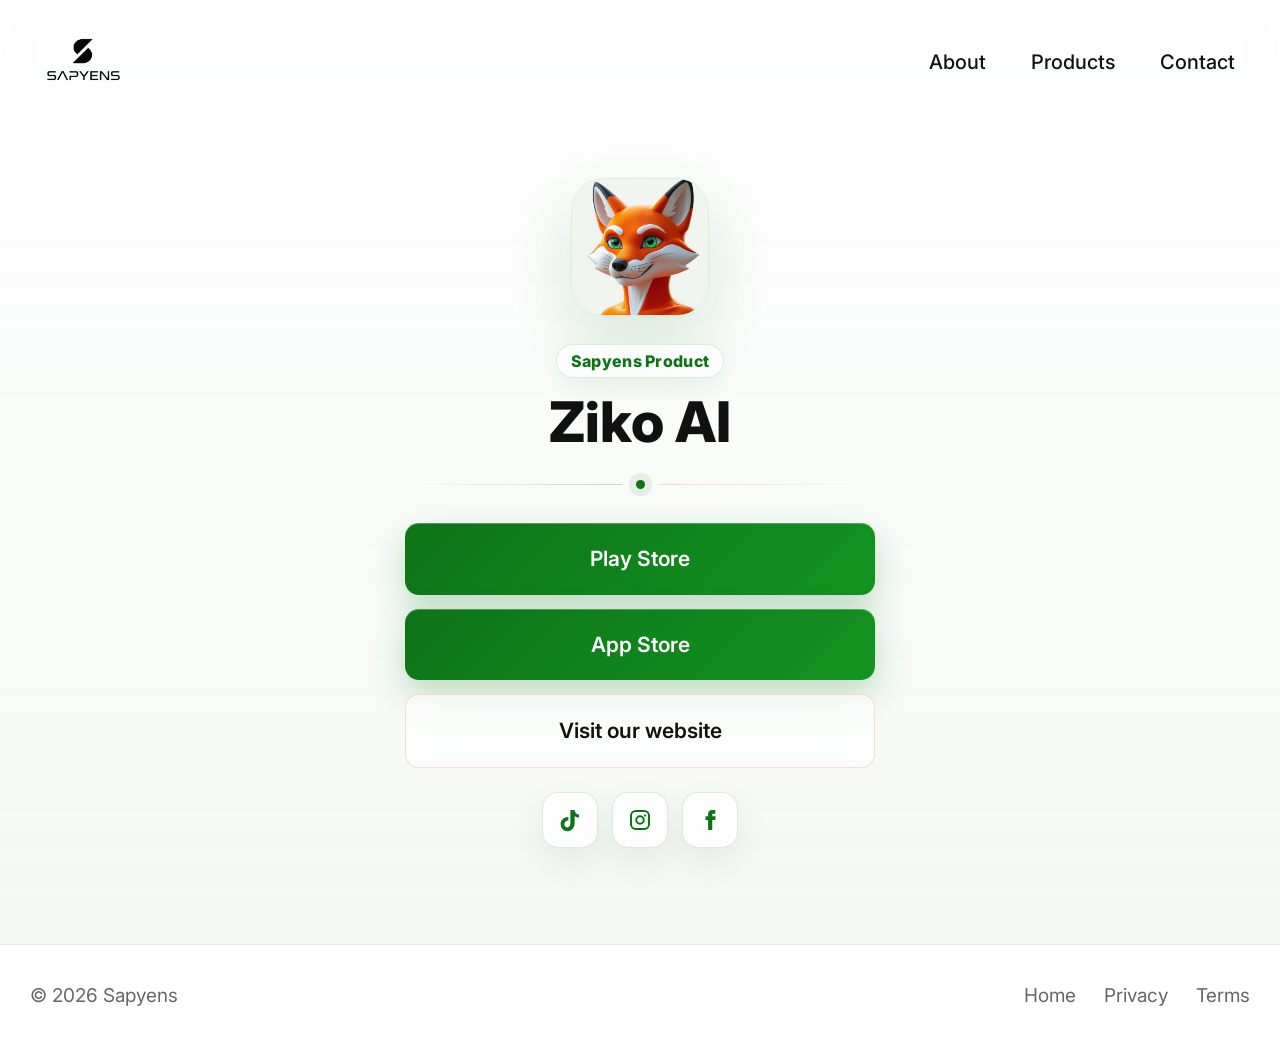
==== social/index.html @ e500b4b7 "Added social page to the website" ====
<!DOCTYPE html>
<html lang="en">
<head>
    <meta charset="UTF-8">
    <meta name="viewport" content="width=device-width, initial-scale=1.0">
    <title>Ziko AI Social Links | Sapyens</title>
    <meta name="description" content="Download Ziko AI, visit Sapyens, or follow Ziko AI on social media.">

    <link rel="icon" href="../assets/favicon.png">

    <link rel="preconnect" href="https://fonts.googleapis.com">
    <link rel="preconnect" href="https://fonts.gstatic.com" crossorigin>
    <link href="https://fonts.googleapis.com/css2?family=Inter:wght@300;400;500;600;700;800;900&display=swap" rel="stylesheet">

    <link rel="stylesheet" href="../css/style.css">
</head>

<body>

<header>
    <nav class="navbar">
        <a href="../index.html" class="logo">
            <img src="../assets/sapyens_logo_nobg.png" alt="Sapyens">
        </a>

        <ul class="nav-links">
            <li><a href="../index.html#about">About</a></li>
            <li><a href="../index.html#product">Products</a></li>
            <li><a href="mailto:support@sapyenslb.com">Contact</a></li>
        </ul>
    </nav>
</header>

<main class="social-page">
    <section class="social-link-section" aria-labelledby="social-title">
        <div class="social-link-content">
            <img class="social-profile-image" src="../assets/ziko_profile.jpg" alt="Ziko AI icon">

            <p class="hero-label">Sapyens Product</p>
            <h1 id="social-title">Ziko AI</h1>

            <div class="social-premium-divider" aria-hidden="true">
                <span></span>
            </div>

            <div class="social-button-stack" aria-label="Ziko AI links">
                <!-- Change each href below to update the destination links. -->
                <a class="primary-button social-main-button" href="https://play.google.com/store/apps/details?id=YOUR_APP_ID" target="_blank" rel="noopener">
                    Play Store
                </a>

                <a class="primary-button social-main-button" href="https://apps.apple.com/app/YOUR_APP_ID" target="_blank" rel="noopener">
                    App Store
                </a>

                <a class="secondary-button social-main-button" href="../index.html">
                    Visit our website
                </a>
            </div>

            <div class="social-icon-buttons" aria-label="Social media links">
                <!-- Change the href values below to update TikTok, Instagram, and Facebook links. -->
                <a class="social-icon-button" href="https://www.tiktok.com/@YOUR_USERNAME" target="_blank" rel="noopener" aria-label="TikTok">
                    <svg viewBox="0 0 24 24" aria-hidden="true" focusable="false">
                        <path d="M16.55 2c.31 2.73 1.82 4.36 4.45 4.53v3.08a7.7 7.7 0 0 1-4.38-1.36v6.67c0 8.47-9.24 11.12-12.95 5.05-2.38-3.91-.92-10.78 6.71-11.06v3.25c-.56.09-1.16.23-1.71.51-1.64.83-2.57 2.39-2.31 4.12.5 3.31 6.55 4.29 6.04-2.18V2h4.15Z"/>
                    </svg>
                </a>

                <a class="social-icon-button" href="https://www.instagram.com/YOUR_USERNAME" target="_blank" rel="noopener" aria-label="Instagram">
                    <svg viewBox="0 0 24 24" aria-hidden="true" focusable="false">
                        <path d="M7.75 2h8.5A5.76 5.76 0 0 1 22 7.75v8.5A5.76 5.76 0 0 1 16.25 22h-8.5A5.76 5.76 0 0 1 2 16.25v-8.5A5.76 5.76 0 0 1 7.75 2Zm0 2A3.75 3.75 0 0 0 4 7.75v8.5A3.75 3.75 0 0 0 7.75 20h8.5A3.75 3.75 0 0 0 20 16.25v-8.5A3.75 3.75 0 0 0 16.25 4h-8.5Zm4.25 3.25A4.75 4.75 0 1 1 7.25 12 4.75 4.75 0 0 1 12 7.25Zm0 2A2.75 2.75 0 1 0 14.75 12 2.75 2.75 0 0 0 12 9.25Zm5-2.8a1.15 1.15 0 1 1-1.15 1.15A1.15 1.15 0 0 1 17 6.45Z"/>
                    </svg>
                </a>

                <a class="social-icon-button" href="https://www.facebook.com/YOUR_PAGE" target="_blank" rel="noopener" aria-label="Facebook">
                    <svg viewBox="0 0 24 24" aria-hidden="true" focusable="false">
                        <path d="M14.25 8.25V6.7c0-.76.51-.94.87-.94h2.22V2.07L14.28 2c-3.4 0-4.17 2.54-4.17 4.17v2.08H7.44V12h2.67v10h4.14V12h3.06l.4-3.75h-3.46Z"/>
                    </svg>
                </a>
            </div>
        </div>
    </section>
</main>

<footer>
    <div class="footer-content">
        <div>&copy; 2026 Sapyens</div>

        <div class="footer-links">
            <a href="../index.html">Home</a>
            <a href="../privacy.html">Privacy</a>
            <a href="../terms.html">Terms</a>
        </div>
    </div>
</footer>

<script src="../js/script.js"></script>

</body>
</html>
---- css/style.css ----
/* ==========================================================
   SAPYENS WEBSITE
   Global Styles
========================================================== */

*{
    margin:0;
    padding:0;
    box-sizing:border-box;
}

html{
    scroll-behavior:smooth;
}

body{

    font-family:'Inter',sans-serif;

    background:#FAFAFA;

    color:#111111;

    line-height:1.7;

    overflow-x:hidden;

}

/* ==========================================================
   Variables
========================================================== */

:root{

    --primary:#0E7318;

    --primary-dark:#0A5D13;

    --secondary:#EA6A13;

    --text:#111111;

    --text-light:#666666;

    --background:#FAFAFA;

    --white:#FFFFFF;

    --border:#E7E7E7;

    --shadow:0 10px 40px rgba(0,0,0,.06);

    --radius:18px;

    --section-space:140px;

    --container:1200px;

}

/* ==========================================================
   Typography
========================================================== */

h1{

    font-size:72px;

    line-height:1.05;

    font-weight:800;

    letter-spacing:-2px;

}

h2{

    font-size:46px;

    font-weight:700;

    letter-spacing:-1px;

}

h3{

    font-size:28px;

    font-weight:600;

}

p{

    font-size:18px;

    color:var(--text-light);

}

a{

    text-decoration:none;

    color:inherit;

}

img{

    max-width:100%;

    display:block;

}

/* ==========================================================
   Container
========================================================== */

section{

    padding:var(--section-space) 30px;

}

.section-title{

    max-width:var(--container);

    margin:auto auto 70px;

}

.section-title h2{

    text-align:center;

}

/* ==========================================================
   Buttons
========================================================== */

.primary-button{

    display:inline-flex;

    align-items:center;

    justify-content:center;

    padding:18px 34px;

    background:var(--primary);

    color:white;

    border-radius:14px;

    font-weight:600;

    transition:.3s;

    box-shadow:0 10px 30px rgba(14,115,24,.20);

}

.primary-button:hover{

    background:var(--primary-dark);

    transform:translateY(-3px);

}

.secondary-button{

    display:inline-flex;

    align-items:center;

    justify-content:center;

    padding:18px 34px;

    border-radius:14px;

    border:1px solid var(--border);

    transition:.3s;

    font-weight:600;

}

.secondary-button:hover{

    background:rgba(234,106,19,.08);

    border-color:rgba(234,106,19,.28);

    transform:translateY(-3px);

}

/* ==========================================================
   Navigation
========================================================== */

header{

    position:fixed;

    width:100%;

    top:0;

    left:0;

    z-index:1000;

    background:transparent;

    border-bottom:1px solid transparent;

    box-shadow:none;

    backdrop-filter:blur(14px);

    transition:background .25s ease,border-color .25s ease,box-shadow .25s ease;

}

header.is-scrolled{

    background:rgba(242,248,243,.78);

    border-bottom-color:rgba(17,17,17,.05);

    box-shadow:0 8px 28px rgba(17,17,17,.035);

}

.navbar{

    max-width:1250px;

    margin:auto;

    display:flex;

    justify-content:space-between;

    align-items:center;

    padding:24px 30px;

}

.logo{

    display:flex;

    align-items:center;

}

.logo img{

    width:auto;

    height:76px;

    object-fit:contain;

}

.nav-links{

    display:flex;

    gap:45px;

    list-style:none;

}

.nav-links a{

    font-weight:500;

    transition:.25s;

}

.nav-links a:hover{

    color:var(--primary);

}

/* ==========================================================
   Hero
========================================================== */

.hero{

    min-height:100vh;

    max-width:1250px;

    margin:auto;

    display:grid;

    grid-template-columns:1.2fr 1fr;

    align-items:center;

    gap:80px;

    padding-top:170px;

}

.hero-label{

    display:inline-block;

    background:#EEF8F0;

    color:var(--primary);

    padding:10px 18px;

    border-radius:100px;

    font-weight:600;

    margin-bottom:25px;

}

.hero-description{

    max-width:620px;

    margin-top:30px;

    font-size:22px;

}

.hero-buttons{

    margin-top:50px;

    display:flex;

    gap:20px;

}

.hero-image{

    display:flex;

    justify-content:center;

}

.phone-placeholder{

    width:320px;

    aspect-ratio:1080 / 2340;

    border-radius:26px;

    background:white;

    border:1px solid var(--border);

    display:flex;

    justify-content:center;

    align-items:center;

    font-size:24px;

    color:#888;

    box-shadow:var(--shadow);

    overflow:hidden;

}

.phone-placeholder img{

    width:100%;

    height:100%;

    object-fit:contain;

}

.phone-carousel {
    display: flex;
    flex-direction: column;
    align-items: center;
    gap: 22px;
}

.phone-carousel .phone-placeholder {
    position: relative;
    touch-action: pan-y;
}

.phone-carousel-slide {
    position: absolute;
    inset: 0;
    opacity: 0;
    pointer-events: none;
    transition: opacity .3s ease;
}

.phone-carousel-slide.is-active {
    opacity: 1;
}

.phone-carousel-dots {
    display: flex;
    justify-content: center;
    gap: 9px;
}

.phone-carousel-dot {
    width: 8px;
    height: 8px;
    padding: 0;
    border: 0;
    border-radius: 999px;
    background: rgba(17,17,17,.18);
    cursor: pointer;
    transition: width .25s ease, background .25s ease;
}

.phone-carousel-dot.is-active {
    width: 22px;
    background: var(--secondary);
}

/* ==========================================================
   About Section
========================================================== */

.about {
    max-width: 1100px;
    margin: auto;
}

.about-text {
    max-width: 850px;
    margin: auto;
    text-align: center;
}

.about-text p {
    margin-bottom: 24px;
    font-size: 22px;
}

/* ==========================================================
   Featured Product
========================================================== */

.product {
    max-width: 1250px;
    margin: auto;
}

.product-card {
    background: var(--white);
    border: 1px solid var(--border);
    border-radius: 34px;
    padding: 70px;
    display: grid;
    grid-template-columns: 1fr 1fr;
    gap: 70px;
    align-items: center;
    box-shadow: var(--shadow);
}

.product-info h3 {
    font-size: 42px;
    margin-bottom: 24px;
}

.product-info p {
    max-width: 520px;
    margin-bottom: 40px;
    font-size: 21px;
}

.product-image {
    display: flex;
    justify-content: center;
}

/* ==========================================================
   Vision Section
========================================================== */

.vision {
    max-width: 1250px;
    margin: auto;
}

.vision-grid {
    display: grid;
    grid-template-columns: repeat(3, 1fr);
    gap: 28px;
}

.vision-card {
    background: var(--white);
    border: 1px solid var(--border);
    border-radius: 26px;
    padding: 42px;
    box-shadow: var(--shadow);
    transition: 0.3s;
}

.vision-card:hover {
    transform: translateY(-6px);
}

.vision-card h3 {
    margin-bottom: 18px;
}

/* ==========================================================
   Contact Section
========================================================== */

.contact {
    text-align: center;
    padding-top: 120px;
    padding-bottom: 120px;
}

.contact p {
    margin-bottom: 35px;
    font-size: 22px;
}

/* ==========================================================
   Footer
========================================================== */

footer {
    padding: 35px 30px;
    border-top: 1px solid var(--border);
    background: var(--white);
}

.footer-content {
    max-width: 1250px;
    margin: auto;
    display: flex;
    justify-content: space-between;
    align-items: center;
    color: var(--text-light);
}

.footer-links {
    display: flex;
    gap: 28px;
}

.footer-links a {
    transition: 0.25s;
}

.footer-links a:hover {
    color: var(--primary);
}

/* ==========================================================
   Legal Document Pages
========================================================== */

.legal-page {
    padding-top: 150px;
}

.legal-hero {
    max-width: 1050px;
    margin: 0 auto;
    padding-top: 56px;
    padding-bottom: 70px;
    text-align: center;
}

.legal-hero h1 {
    max-width: 880px;
    margin: 0 auto;
    font-size: 52px;
    line-height: 1.04;
    letter-spacing: 0;
}

.legal-meta {
    margin-top: 30px;
    display: flex;
    justify-content: center;
    gap: 14px;
    flex-wrap: wrap;
}

.legal-meta p {
    padding: 10px 16px;
    border: 1px solid rgba(17,17,17,.08);
    border-radius: 999px;
    background: rgba(255,255,255,.68);
    font-size: 15px;
    font-weight: 600;
    color: #555;
}

.legal-document-shell {
    max-width: 1250px;
    margin: 0 auto;
    padding-top: 35px;
    padding-bottom: 130px;
    display: grid;
    grid-template-columns: 380px minmax(0, 1fr);
    gap: 44px;
    align-items: start;
}

.legal-toc {
    position: sticky;
    top: 125px;
    max-height: calc(100vh - 155px);
    overflow: auto;
    padding: 28px;
    border: 1px solid rgba(17,17,17,.08);
    border-radius: 18px;
    background: rgba(255,255,255,.72);
    box-shadow: 0 18px 46px rgba(17,17,17,.055);
    backdrop-filter: blur(16px);
}

.legal-toc h2 {
    margin-bottom: 18px;
    font-size: 20px;
    letter-spacing: 0;
}

.legal-toc ol {
    display: grid;
    gap: 8px;
    list-style: none;
}

.legal-toc-item > a,
.legal-toc-item > span {
    display: grid;
    grid-template-columns: max-content minmax(0, 1fr);
    gap: 14px;
    align-items: baseline;
    color: #3f3f3f;
    font-size: 14px;
    line-height: 1.35;
}

.legal-toc-item a {
    transition: color .2s ease;
}

.legal-toc-item a:hover {
    color: var(--primary);
}

.legal-toc-item.is-subsection > a,
.legal-toc-item.is-subsection > span {
    padding-left: 16px;
    font-size: 13px;
    color: #666;
}

.legal-toc-number {
    font-weight: 700;
}

.legal-toc-title {
    min-width: 0;
    overflow-wrap: normal;
    word-break: normal;
    hyphens: manual;
}

.legal-document {
    padding: 54px 62px;
    border: 1px solid rgba(17,17,17,.08);
    border-radius: 18px;
    background: rgba(255,255,255,.86);
    box-shadow: 0 24px 70px rgba(17,17,17,.07);
}

.legal-document h2,
.legal-document h3 {
    scroll-margin-top: 135px;
    letter-spacing: 0;
    color: var(--text);
}

.legal-document h2 {
    margin-top: 48px;
    margin-bottom: 20px;
    font-size: 28px;
    line-height: 1.15;
}

.legal-document h2:first-child {
    margin-top: 0;
}

.legal-document h3 {
    margin-top: 36px;
    margin-bottom: 14px;
    font-size: 22px;
    line-height: 1.25;
}

.legal-document h2 span,
.legal-document h3 span {
    color: inherit;
}

.legal-document p,
.legal-document li {
    font-size: 17px;
    line-height: 1.78;
    color: #454545;
}

.legal-document p + p {
    margin-top: 14px;
}

.legal-document ul {
    margin: 16px 0 18px 26px;
    display: grid;
    gap: 8px;
}

.legal-document ol {
    margin: 16px 0 18px 26px;
    display: grid;
    gap: 8px;
}

.legal-document li {
    padding-left: 4px;
}

.legal-document strong {
    color: #161616;
    font-weight: 800;
}

.legal-document a {
    color: var(--primary);
    text-decoration: underline;
    text-underline-offset: 3px;
}

.legal-subtle-action {
    margin-top: 22px;
}

.legal-document .legal-subtle-button {
    display: inline-flex;
    align-items: center;
    justify-content: center;
    padding: 9px 13px;
    border: 1px solid rgba(14,115,24,.14);
    border-radius: 999px;
    background: rgba(14,115,24,.035);
    color: #3f5942;
    font-size: 13px;
    font-weight: 700;
    line-height: 1.2;
    text-decoration: none;
    transition: background .2s ease, border-color .2s ease, color .2s ease;
}

.legal-document .legal-subtle-button:hover {
    border-color: rgba(14,115,24,.28);
    background: rgba(14,115,24,.075);
    color: var(--primary);
}

.legal-divider {
    width: 100%;
    height: 1px;
    margin: 34px 0;
    border: 0;
    background: linear-gradient(90deg, rgba(14,115,24,.24), rgba(234,106,19,.26), rgba(17,17,17,.06));
}

/* ==========================================================
   Tablet
========================================================== */

@media (max-width:1100px){

    h1{
        font-size:56px;
    }

    h2{
        font-size:38px;
    }

    .hero{

        grid-template-columns:1fr;
        text-align:center;
        gap:60px;

    }

    .hero-description{

        margin-left:auto;
        margin-right:auto;

    }

    .hero-buttons{

        justify-content:center;

    }

    .product-card{

        grid-template-columns:1fr;
        text-align:center;

    }

    .product-info p{

        margin-left:auto;
        margin-right:auto;

    }

    .vision-grid{

        grid-template-columns:1fr;

    }

    .legal-document-shell {
        grid-template-columns: 1fr;
        gap: 28px;
    }

    .legal-toc {
        position: static;
        max-height: none;
    }

    .legal-hero h1 {
        font-size: 46px;
    }

}

/* ==========================================================
   Mobile
========================================================== */

@media (max-width:768px){

    :root{

        --section-space:90px;

    }

    .navbar{

        flex-direction:column;
        gap:20px;

    }

    .nav-links{

        gap:24px;
        flex-wrap:wrap;
        justify-content:center;

    }

    h1{

        font-size:42px;
        letter-spacing:-1px;

    }

    h2{

        font-size:32px;

    }

    h3{

        font-size:24px;

    }

    p{

        font-size:17px;

    }

    .hero{

        padding-top:220px;

    }

    .hero-description{

        font-size:19px;

    }

    .hero-buttons{

        flex-direction:column;
        align-items:center;

    }

    .primary-button,
    .secondary-button{

        width:240px;

    }

    .phone-placeholder{

        width:260px;

    }

    .product-card{

        padding:40px 30px;

    }

    .product-info h3{

        font-size:34px;

    }

    .product-info p{

        font-size:18px;

    }

    .about-text p{

        font-size:19px;

    }

    .vision-card{

        padding:30px;

    }

    .footer-content{

        flex-direction:column;
        gap:25px;
        text-align:center;

    }

    .footer-links{

        flex-wrap:wrap;
        justify-content:center;

    }

    .legal-page {
        padding-top: 190px;
    }

    .legal-hero {
        padding-top: 60px;
        padding-bottom: 45px;
    }

    .legal-hero h1 {
        font-size: 36px;
    }

    .legal-document-shell {
        padding-top: 20px;
        padding-bottom: 90px;
    }

    .legal-document {
        padding: 34px 24px;
    }

    .legal-document h2 {
        font-size: 26px;
    }

    .legal-document h3 {
        font-size: 20px;
    }

    .legal-toc {
        padding: 18px;
        border-radius: 14px;
        max-height: 320px;
        overflow: auto;
    }

    .legal-toc-item > a,
    .legal-toc-item > span {
        grid-template-columns: max-content minmax(0, 1fr);
    }

}

/* ==========================================================
   Small Phones
========================================================== */

@media (max-width:480px){

    h1{

        font-size:34px;

    }

    .hero-label{

        font-size:14px;

    }

    .phone-placeholder{

        width:220px;

    }

    .primary-button,
    .secondary-button{

        width:100%;

    }

    .legal-document-shell {
        padding-left: 18px;
        padding-right: 18px;
    }

    .legal-document p,
    .legal-document li {
        font-size: 16px;
    }

    .legal-hero h1 {
        font-size: 30px;
    }

}

/* ==========================================================
   Premium Brand Upgrade - Hero Atmosphere
========================================================== */

body {
    background:
        radial-gradient(circle at 75% 15%, rgba(14, 115, 24, 0.13), transparent 34%),
        radial-gradient(circle at 18% 30%, rgba(234, 106, 19, 0.10), transparent 30%),
        linear-gradient(180deg, #fbfcff 0%, #fafafa 45%, #f7f8fb 100%);
}

.hero {
    position: relative;
    overflow: hidden;
}

.hero-content,
.hero-image {
    position: relative;
    z-index: 2;
}

.hero-glow {
    position: absolute;
    border-radius: 999px;
    filter: blur(90px);
    opacity: 0.7;
    z-index: 0;
    pointer-events: none;
}

.hero-glow-one {
    width: 360px;
    height: 360px;
    background: rgba(14, 115, 24, 0.18);
    top: 18%;
    right: 6%;
}

.hero-glow-two {
    width: 280px;
    height: 280px;
    background: rgba(234, 106, 19, 0.16);
    bottom: 14%;
    left: 10%;
}

.hero-grid {
    position: absolute;
    inset: 0;
    z-index: 0;
    opacity: 0.24;
    background-image:
        linear-gradient(rgba(14, 115, 24, 0.08) 1px, transparent 1px),
        linear-gradient(90deg, rgba(14, 115, 24, 0.08) 1px, transparent 1px);
    background-size: 56px 56px;
    mask-image: radial-gradient(circle at center, black, transparent 72%);
    pointer-events: none;
}

.hero-label {
    background: rgba(255, 255, 255, 0.72);
    border: 1px solid rgba(14, 115, 24, 0.14);
    backdrop-filter: blur(14px);
    box-shadow: 0 10px 30px rgba(14, 115, 24, 0.08);
    letter-spacing: 0.02em;
}

.hero h1 {
    max-width: 720px;
    font-size: clamp(48px, 7vw, 92px);
    letter-spacing: -0.065em;
}

.hero-description {
    max-width: 560px;
    color: #555;
}

.primary-button {
    background: linear-gradient(135deg, var(--primary), #129421);
    box-shadow:
        0 14px 34px rgba(14, 115, 24, 0.24),
        inset 0 1px 0 rgba(255,255,255,0.25);
}

.primary-button:hover {
    box-shadow:
        0 18px 44px rgba(14, 115, 24, 0.32),
        inset 0 1px 0 rgba(255,255,255,0.28);
}

.secondary-button {
    background: rgba(255,255,255,0.58);
    backdrop-filter: blur(12px);
    border-color: rgba(234,106,19,.20);
}

.phone-placeholder {
    transform: rotate(2deg);
    box-shadow:
        0 30px 90px rgba(17,17,17,0.14),
        0 0 0 10px rgba(255,255,255,0.52);
    animation: phoneFloat 7s ease-in-out infinite;
}

@keyframes phoneFloat {
    0%, 100% {
        transform: translateY(0) rotate(2deg);
    }

    50% {
        transform: translateY(-18px) rotate(1deg);
    }
}

/* ==========================================================
   Ziko AI Page
========================================================== */

.ziko-page {
    overflow: hidden;
}

.ziko-page section {
    position: relative;
}

.ziko-hero {
    min-height: 100vh;
    max-width: 1250px;
    margin: auto;
    padding: 180px 30px 120px;
    display: grid;
    grid-template-columns: 1.1fr 0.9fr;
    align-items: center;
    gap: 90px;
    overflow: hidden;
}

.ziko-hero-content,
.ziko-hero-phone {
    position: relative;
    z-index: 2;
}

.ziko-hero-content h1 {
    max-width: 720px;
    font-size: clamp(50px, 7vw, 86px);
    line-height: 1.02;
    letter-spacing: -0.055em;
}

.ziko-hero-content > p:not(.hero-label) {
    max-width: 590px;
    margin-top: 28px;
    font-size: 22px;
    color: #555;
}

.ziko-hero-phone {
    display: flex;
    justify-content: center;
}

.ziko-hero-phone .phone-placeholder {
    width: 355px;
}

.ziko-statement {
    max-width: 980px;
    margin: 0 auto;
    padding-top: 70px;
    padding-bottom: 80px;
    text-align: center;
}

.ziko-statement p {
    margin-bottom: 18px;
    color: var(--primary);
    font-weight: 700;
}

.ziko-statement h2 {
    font-size: clamp(38px, 5vw, 64px);
    line-height: 1.08;
}

.ziko-feature {
    max-width: 1250px;
    margin: 0 auto;
    padding-top: 110px;
    padding-bottom: 110px;
    display: grid;
    grid-template-columns: minmax(0, 1fr) minmax(260px, 0.85fr);
    align-items: center;
    gap: 90px;
    border-top: 1px solid rgba(17,17,17,.06);
}

.ziko-feature-soft {
    grid-template-columns: minmax(260px, 0.85fr) minmax(0, 1fr);
}

.ziko-feature-soft .ziko-feature-text {
    order: 2;
}

.ziko-feature-soft .ziko-feature-phone {
    order: 1;
}

.ziko-feature-dark {
    max-width: none;
    padding-left: max(30px, calc((100vw - 1250px) / 2 + 30px));
    padding-right: max(30px, calc((100vw - 1250px) / 2 + 30px));
    background:
        linear-gradient(135deg, rgba(14,115,24,.94), rgba(13,48,18,.98));
    color: white;
    border-top: 0;
}

.ziko-feature-dark .hero-label {
    color: white;
    border-color: rgba(255,255,255,.22);
    background: rgba(255,255,255,.12);
}

.ziko-feature-dark p,
.ziko-feature-dark .ziko-feature-text p {
    color: rgba(255,255,255,.78);
}

.ziko-feature-text h2 {
    max-width: 560px;
    margin-top: 22px;
    font-size: clamp(36px, 5vw, 58px);
    line-height: 1.08;
}

.ziko-feature-text p:not(.hero-label) {
    max-width: 540px;
    margin-top: 24px;
    font-size: 21px;
}

.ziko-feature-phone {
    display: flex;
    justify-content: center;
}

.ziko-feature-phone .phone-placeholder {
    width: 292px;
    transform: none;
    animation: none;
}

.ziko-quote {
    padding-top: 90px;
    padding-bottom: 90px;
    text-align: center;
    background: rgba(255,255,255,.42);
    border-top: 1px solid rgba(17,17,17,.06);
    border-bottom: 1px solid rgba(17,17,17,.06);
}

.ziko-quote h2 {
    font-size: clamp(42px, 6vw, 76px);
    line-height: 1.05;
}

.ziko-benefits {
    max-width: 1250px;
    margin: auto;
    padding-top: 120px;
    padding-bottom: 90px;
}

.ziko-benefits .vision-card {
    min-height: 230px;
}

.ziko-download {
    max-width: 950px;
    margin: 0 auto;
    padding-top: 100px;
    padding-bottom: 100px;
    text-align: center;
}

.ziko-download h2 {
    margin-top: 22px;
    font-size: clamp(42px, 5vw, 66px);
}

.ziko-download > p:not(.hero-label) {
    max-width: 560px;
    margin: 22px auto 0;
    font-size: 21px;
}

.store-buttons {
    margin-top: 42px;
    display: flex;
    justify-content: center;
    gap: 16px;
    flex-wrap: wrap;
}

.store-button {
    min-width: 170px;
    padding: 16px 24px;
    border-radius: 14px;
    background: #111;
    color: white;
    font-weight: 700;
    box-shadow: 0 14px 34px rgba(17,17,17,.16);
    transition: .25s;
}

.store-button:hover {
    transform: translateY(-3px);
    background: var(--secondary);
}

.ziko-faq {
    max-width: 960px;
    margin: 0 auto;
    padding-top: 90px;
    padding-bottom: 130px;
}

.faq-list {
    display: grid;
    gap: 14px;
}

.faq-list details {
    background: rgba(255,255,255,.72);
    border: 1px solid rgba(17,17,17,.07);
    border-radius: 18px;
    padding: 22px 26px;
    box-shadow: 0 14px 34px rgba(17,17,17,.05);
}

.faq-list summary {
    cursor: pointer;
    font-size: 18px;
    font-weight: 700;
    color: var(--text);
}

.faq-list details p {
    margin-top: 14px;
    font-size: 17px;
}

/* ==========================================================
   Social Links Page
========================================================== */

.social-page {
    min-height: 100vh;
    overflow: hidden;
    background:
        linear-gradient(180deg, rgba(255,255,255,0.82), rgba(242,248,243,0.72)),
        var(--background);
}

.social-link-section {
    min-height: 100vh;
    padding: 178px 24px 96px;
    display: flex;
    align-items: center;
    justify-content: center;
}

.social-link-content {
    width: min(100%, 470px);
    display: flex;
    flex-direction: column;
    align-items: center;
    text-align: center;
}

.social-profile-image {
    width: 138px;
    height: 138px;
    margin-bottom: 28px;
    border-radius: 32px;
    object-fit: cover;
    border: 1px solid rgba(14,115,24,0.12);
    box-shadow:
        0 24px 60px rgba(14,115,24,0.16),
        0 0 0 8px rgba(255,255,255,0.68);
}

.social-link-content .hero-label {
    margin-bottom: 16px;
    padding: 8px 14px;
    color: var(--primary);
    font-weight: 800;
    line-height: 1;
}

.social-link-content h1 {
    font-size: 56px;
    line-height: 1;
    letter-spacing: 0;
}

.social-premium-divider {
    width: 100%;
    margin: 30px 0 34px;
    display: flex;
    align-items: center;
    justify-content: center;
}

.social-premium-divider::before,
.social-premium-divider::after {
    content: "";
    height: 1px;
    flex: 1;
    background: linear-gradient(90deg, transparent, rgba(14,115,24,0.24));
}

.social-premium-divider::after {
    background: linear-gradient(90deg, rgba(234,106,19,0.24), transparent);
}

.social-premium-divider span {
    width: 9px;
    height: 9px;
    margin: 0 14px;
    border-radius: 999px;
    background: var(--primary);
    box-shadow: 0 0 0 7px rgba(14,115,24,0.09);
}

.social-button-stack {
    width: 100%;
    display: grid;
    gap: 14px;
}

.social-main-button {
    width: 100%;
    min-height: 62px;
}

.social-icon-buttons {
    margin-top: 24px;
    display: flex;
    justify-content: center;
    gap: 14px;
}

.social-icon-button {
    width: 56px;
    height: 56px;
    display: inline-flex;
    align-items: center;
    justify-content: center;
    border-radius: 16px;
    color: var(--primary);
    background: rgba(255,255,255,0.72);
    border: 1px solid rgba(14,115,24,0.14);
    box-shadow: 0 14px 34px rgba(17,17,17,0.07);
    backdrop-filter: blur(12px);
    transition: .25s;
}

.social-icon-button:hover {
    color: white;
    background: var(--primary);
    border-color: var(--primary);
    transform: translateY(-3px);
    box-shadow: 0 18px 44px rgba(14,115,24,0.26);
}

.social-icon-button svg {
    width: 24px;
    height: 24px;
    fill: currentColor;
}

@media (max-width:1100px) {
    .ziko-hero,
    .ziko-feature,
    .ziko-feature-soft {
        grid-template-columns: 1fr;
        text-align: center;
        gap: 60px;
    }

    .ziko-hero-content h1,
    .ziko-hero-content > p:not(.hero-label),
    .ziko-feature-text h2,
    .ziko-feature-text p:not(.hero-label) {
        margin-left: auto;
        margin-right: auto;
    }

    .ziko-feature-soft .ziko-feature-text,
    .ziko-feature-soft .ziko-feature-phone {
        order: initial;
    }
}

@media (max-width:768px) {
    .ziko-hero {
        padding-top: 240px;
        padding-bottom: 80px;
    }

    .ziko-hero-content h1 {
        font-size: 42px;
        letter-spacing: -0.03em;
    }

    .ziko-hero-content > p:not(.hero-label),
    .ziko-feature-text p:not(.hero-label),
    .ziko-download > p:not(.hero-label) {
        font-size: 18px;
    }

    .ziko-hero-phone .phone-placeholder,
    .ziko-feature-phone .phone-placeholder {
        width: 252px;
    }

    .ziko-statement,
    .ziko-feature,
    .ziko-feature-dark,
    .ziko-quote,
    .ziko-benefits,
    .ziko-download,
    .ziko-faq {
        padding-top: 76px;
        padding-bottom: 76px;
    }

    .store-buttons {
        flex-direction: column;
        align-items: stretch;
    }

    .store-button {
        width: 100%;
    }

    .social-link-section {
        padding-top: 164px;
        padding-bottom: 72px;
    }

    .social-link-content h1 {
        font-size: 44px;
    }

    .social-profile-image {
        width: 118px;
        height: 118px;
        border-radius: 28px;
    }

    .social-main-button {
        min-height: 56px;
    }
}

/* ==========================================================
   Phone Scale & Compact Scrolled Header
========================================================== */

@media (max-width:768px) {
    :root {
        --section-space: 68px;
    }

    body {
        line-height: 1.55;
    }

    section {
        padding-left: 20px;
        padding-right: 20px;
    }

    .section-title {
        margin-bottom: 38px;
    }

    .navbar {
        padding: 18px 22px;
        gap: 12px;
    }

    .logo img {
        height: 56px;
    }

    .nav-links {
        gap: 18px;
        font-size: 13px;
    }

    header.is-scrolled .navbar {
        flex-direction: row;
        justify-content: space-between;
        padding: 6px 16px;
        gap: 10px;
    }

    header.is-scrolled .logo img {
        height: 34px;
    }

    header.is-scrolled .nav-links {
        gap: 12px;
        flex-wrap: nowrap;
        font-size: 12px;
    }

    header.is-scrolled .nav-links a {
        line-height: 1;
    }

    h1 {
        font-size: 26px;
        letter-spacing: 0;
    }

    h2 {
        font-size: 20px;
        letter-spacing: 0;
        line-height: 1.18;
    }

    h3 {
        font-size: 14px;
    }

    p {
        font-size: 14px;
        line-height: 1.58;
    }

    .primary-button,
    .secondary-button,
    .store-button {
        padding: 13px 20px;
        font-size: 13px;
        border-radius: 12px;
    }

    .hero {
        padding-top: 176px;
    }

    .hero h1 {
        font-size: 28px;
        line-height: 1.08;
        letter-spacing: 0;
    }

    .hero-description {
        margin-top: 22px;
        font-size: 13px;
    }

    .hero-buttons {
        margin-top: 34px;
    }

    .about-text p,
    .contact p,
    .product-info p {
        font-size: 13px;
    }

    .product-info h3 {
        font-size: 22px;
    }

    .legal-page {
        padding-top: 148px;
    }

    .legal-hero {
        padding-top: 42px;
        padding-bottom: 34px;
    }

    .legal-hero h1 {
        font-size: 26px;
    }

    .legal-meta p {
        font-size: 12px;
    }

    .legal-toc h2 {
        font-size: 14px;
        margin-bottom: 14px;
    }

    .legal-toc ol {
        gap: 7px;
    }

    .legal-toc-item > a,
    .legal-toc-item > span {
        gap: 10px;
        font-size: 12px;
        line-height: 1.28;
    }

    .legal-toc-item.is-subsection > a,
    .legal-toc-item.is-subsection > span {
        padding-left: 12px;
        font-size: 11px;
    }

    .legal-toc-number {
        min-width: 28px;
    }

    .legal-document h2 {
        margin-top: 34px;
        margin-bottom: 14px;
        font-size: 20px;
    }

    .legal-document h3 {
        margin-top: 26px;
        margin-bottom: 10px;
        font-size: 16px;
    }

    .legal-document p,
    .legal-document li {
        font-size: 13px;
    }

    .legal-divider {
        margin: 24px 0;
    }

    .ziko-hero {
        padding-top: 190px;
    }

    .ziko-hero-content h1 {
        font-size: 28px;
        line-height: 1.08;
        letter-spacing: 0;
    }

    .ziko-hero-content > p:not(.hero-label),
    .ziko-feature-text p:not(.hero-label),
    .ziko-download > p:not(.hero-label),
    .faq-list details p {
        font-size: 13px;
    }

    .ziko-statement p {
        font-size: 13px;
    }

    .ziko-statement h2,
    .ziko-feature-text h2,
    .ziko-quote h2,
    .ziko-download h2 {
        margin-top: 16px;
        font-size: 22px;
        line-height: 1.12;
    }

    .faq-list summary {
        font-size: 13px;
    }

    .store-button {
        font-size: 13px;
    }
}

@media (max-width:480px) {
    h1 {
        font-size: 27px;
    }

    h2 {
        font-size: 21px;
    }

    p {
        font-size: 13px;
    }

    .section-title {
        margin-bottom: 30px;
    }

    .primary-button,
    .secondary-button,
    .store-button {
        padding: 12px 18px;
        font-size: 12px;
    }

    .hero h1,
    .ziko-hero-content h1 {
        font-size: 26px;
    }

    .hero-description,
    .about-text p,
    .contact p,
    .product-info p,
    .ziko-hero-content > p:not(.hero-label),
    .ziko-feature-text p:not(.hero-label),
    .ziko-download > p:not(.hero-label),
    .faq-list details p {
        font-size: 13px;
    }

    header.is-scrolled .logo img {
        height: 30px;
    }

    header.is-scrolled .nav-links {
        gap: 10px;
        font-size: 11px;
    }

    .legal-document p,
    .legal-document li {
        font-size: 12px;
    }

    .legal-hero h1 {
        font-size: 24px;
    }

    .legal-document h2 {
        font-size: 18px;
    }

    .legal-document h3 {
        font-size: 14px;
    }

    .ziko-statement h2,
    .ziko-feature-text h2,
    .ziko-quote h2,
    .ziko-download h2 {
        font-size: 20px;
    }
}

/* ==========================================================
   Typography Size Lift
========================================================== */

body {
    font-size: 19px;
}

h1 {
    font-size: 82px;
}

h2 {
    font-size: 53px;
}

h3 {
    font-size: 33px;
}

p {
    font-size: 21px;
}

.nav-links {
    font-size: 20px;
}

.hero-label {
    font-size: 16px;
}

.primary-button,
.secondary-button,
.store-button {
    font-size: 21px;
}

.hero h1 {
    font-size: clamp(56px, 7vw, 102px);
}

.hero-description {
    font-size: 25px;
}

.about-text p,
.contact p {
    font-size: 25px;
}

.product-info h3 {
    font-size: 49px;
}

.product-info p {
    font-size: 24px;
}

.legal-hero h1 {
    font-size: 59px;
}

.legal-meta p {
    font-size: 16px;
}

.legal-toc h2 {
    font-size: 22px;
}

.legal-toc-item > a,
.legal-toc-item > span {
    font-size: 15px;
}

.legal-toc-item.is-subsection > a,
.legal-toc-item.is-subsection > span {
    font-size: 14px;
}

.legal-document h2 {
    font-size: 33px;
}

.legal-document h3 {
    font-size: 26px;
}

.legal-document p,
.legal-document li {
    font-size: 20px;
}

.ziko-hero-content h1 {
    font-size: clamp(56px, 7vw, 96px);
}

.ziko-hero-content > p:not(.hero-label) {
    font-size: 25px;
}

.ziko-statement p {
    font-size: 19px;
}

.ziko-statement h2 {
    font-size: clamp(44px, 5vw, 74px);
}

.ziko-feature-text h2 {
    font-size: clamp(42px, 5vw, 68px);
}

.ziko-feature-text p:not(.hero-label),
.ziko-download > p:not(.hero-label) {
    font-size: 24px;
}

.ziko-quote h2 {
    font-size: clamp(48px, 6vw, 86px);
}

.ziko-download h2 {
    font-size: clamp(48px, 5vw, 76px);
}

.faq-list summary {
    font-size: 21px;
}

.faq-list details p {
    font-size: 20px;
}

@media (max-width:1100px) {
    h1 {
        font-size: 64px;
    }

    h2 {
        font-size: 44px;
    }

    .legal-hero h1 {
        font-size: 53px;
    }
}

@media (max-width:768px) {
    h1 {
        font-size: 32px;
    }

    h2 {
        font-size: 24px;
    }

    h3 {
        font-size: 17px;
    }

    p {
        font-size: 17px;
    }

    .nav-links {
        font-size: 16px;
    }

    header.is-scrolled .nav-links {
        font-size: 14px;
    }

    .hero-label {
        font-size: 15px;
    }

    .primary-button,
    .secondary-button,
    .store-button {
        font-size: 17px;
    }

    .hero h1,
    .ziko-hero-content h1 {
        font-size: 34px;
    }

    .hero-description,
    .about-text p,
    .contact p,
    .product-info p,
    .ziko-hero-content > p:not(.hero-label),
    .ziko-feature-text p:not(.hero-label),
    .ziko-download > p:not(.hero-label),
    .faq-list details p {
        font-size: 17px;
    }

    .product-info h3 {
        font-size: 27px;
    }

    .legal-hero h1 {
        font-size: 32px;
    }

    .legal-meta p {
        font-size: 14px;
    }

    .legal-toc h2 {
        font-size: 16px;
    }

    .legal-toc-item > a,
    .legal-toc-item > span {
        font-size: 14px;
    }

    .legal-toc-item.is-subsection > a,
    .legal-toc-item.is-subsection > span {
        font-size: 13px;
    }

    .legal-document h2 {
        font-size: 24px;
    }

    .legal-document h3 {
        font-size: 19px;
    }

    .legal-document p,
    .legal-document li {
        font-size: 16px;
    }

    .ziko-statement p,
    .faq-list summary {
        font-size: 16px;
    }

    .ziko-statement h2,
    .ziko-feature-text h2,
    .ziko-quote h2,
    .ziko-download h2 {
        font-size: 27px;
    }
}

@media (max-width:480px) {
    h1 {
        font-size: 33px;
    }

    h2 {
        font-size: 25px;
    }

    p {
        font-size: 16px;
    }

    header.is-scrolled .nav-links {
        font-size: 13px;
    }

    .primary-button,
    .secondary-button,
    .store-button {
        font-size: 16px;
    }

    .hero h1,
    .ziko-hero-content h1 {
        font-size: 32px;
    }

    .hero-description,
    .about-text p,
    .contact p,
    .product-info p,
    .ziko-hero-content > p:not(.hero-label),
    .ziko-feature-text p:not(.hero-label),
    .ziko-download > p:not(.hero-label),
    .faq-list details p {
        font-size: 16px;
    }

    .legal-hero h1 {
        font-size: 29px;
    }

    .legal-document h2 {
        font-size: 21px;
    }

    .legal-document h3 {
        font-size: 16px;
    }

    .legal-document p,
    .legal-document li {
        font-size: 16px;
    }

    .ziko-statement h2,
    .ziko-feature-text h2,
    .ziko-quote h2,
    .ziko-download h2 {
        font-size: 25px;
    }
}
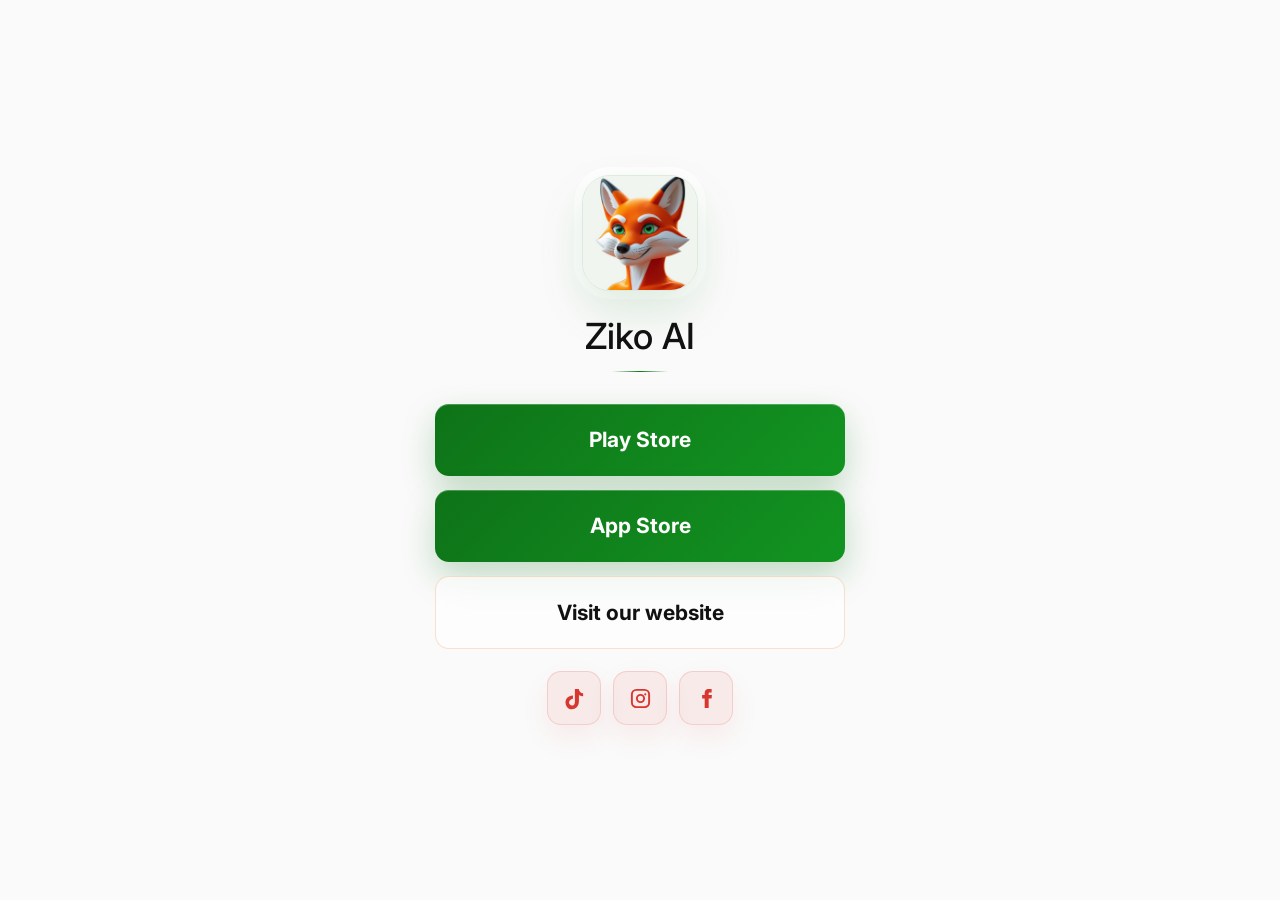
==== commit b91eda5d: "Social page style refined" ====
--- a/social/index.html
+++ b/social/index.html
@@ -17,26 +17,11 @@
 
 <body>
 
-<header>
-    <nav class="navbar">
-        <a href="../index.html" class="logo">
-            <img src="../assets/sapyens_logo_nobg.png" alt="Sapyens">
-        </a>
-
-        <ul class="nav-links">
-            <li><a href="../index.html#about">About</a></li>
-            <li><a href="../index.html#product">Products</a></li>
-            <li><a href="mailto:support@sapyenslb.com">Contact</a></li>
-        </ul>
-    </nav>
-</header>
-
 <main class="social-page">
     <section class="social-link-section" aria-labelledby="social-title">
         <div class="social-link-content">
             <img class="social-profile-image" src="../assets/ziko_profile.jpg" alt="Ziko AI icon">
 
-            <p class="hero-label">Sapyens Product</p>
             <h1 id="social-title">Ziko AI</h1>
 
             <div class="social-premium-divider" aria-hidden="true">
@@ -82,19 +67,5 @@
     </section>
 </main>
 
-<footer>
-    <div class="footer-content">
-        <div>&copy; 2026 Sapyens</div>
-
-        <div class="footer-links">
-            <a href="../index.html">Home</a>
-            <a href="../privacy.html">Privacy</a>
-            <a href="../terms.html">Terms</a>
-        </div>
-    </div>
-</footer>
-
-<script src="../js/script.js"></script>
-
 </body>
 </html>
--- a/css/style.css
+++ b/css/style.css
@@ -1473,21 +1473,20 @@
 .social-page {
     min-height: 100vh;
     overflow: hidden;
-    background:
-        linear-gradient(180deg, rgba(255,255,255,0.82), rgba(242,248,243,0.72)),
-        var(--background);
+    background: var(--background);
 }
 
 .social-link-section {
     min-height: 100vh;
-    padding: 178px 24px 96px;
+    min-height: 100svh;
+    padding: 44px 22px;
     display: flex;
     align-items: center;
     justify-content: center;
 }
 
 .social-link-content {
-    width: min(100%, 470px);
+    width: min(100%, 410px);
     display: flex;
     flex-direction: column;
     align-items: center;
@@ -1495,58 +1494,38 @@
 }
 
 .social-profile-image {
-    width: 138px;
-    height: 138px;
-    margin-bottom: 28px;
-    border-radius: 32px;
+    width: 116px;
+    height: 116px;
+    margin-bottom: 26px;
+    border-radius: 28px;
     object-fit: cover;
     border: 1px solid rgba(14,115,24,0.12);
     box-shadow:
-        0 24px 60px rgba(14,115,24,0.16),
-        0 0 0 8px rgba(255,255,255,0.68);
-}
-
-.social-link-content .hero-label {
-    margin-bottom: 16px;
-    padding: 8px 14px;
-    color: var(--primary);
-    font-weight: 800;
-    line-height: 1;
+        0 20px 45px rgba(14,115,24,0.13),
+        0 0 0 8px rgba(255,255,255,0.78);
 }
 
 .social-link-content h1 {
-    font-size: 56px;
-    line-height: 1;
+    font-size: 36px;
+    font-weight: 500;
+    line-height: 1.08;
     letter-spacing: 0;
 }
 
 .social-premium-divider {
-    width: 100%;
-    margin: 30px 0 34px;
+    width: 56px;
+    height: 1px;
+    margin: 16px 0 32px;
     display: flex;
     align-items: center;
     justify-content: center;
+    background: linear-gradient(90deg, transparent, var(--primary), transparent);
 }
 
 .social-premium-divider::before,
-.social-premium-divider::after {
-    content: "";
-    height: 1px;
-    flex: 1;
-    background: linear-gradient(90deg, transparent, rgba(14,115,24,0.24));
-}
-
-.social-premium-divider::after {
-    background: linear-gradient(90deg, rgba(234,106,19,0.24), transparent);
-}
-
+.social-premium-divider::after,
 .social-premium-divider span {
-    width: 9px;
-    height: 9px;
-    margin: 0 14px;
-    border-radius: 999px;
-    background: var(--primary);
-    box-shadow: 0 0 0 7px rgba(14,115,24,0.09);
+    display: none;
 }
 
 .social-button-stack {
@@ -1557,42 +1536,45 @@
 
 .social-main-button {
     width: 100%;
-    min-height: 62px;
+    min-height: 66px;
+    padding: 18px 24px;
+    border-radius: 14px;
+    font-size: 18px;
+    font-weight: 700;
 }
 
 .social-icon-buttons {
-    margin-top: 24px;
+    margin-top: 22px;
     display: flex;
     justify-content: center;
-    gap: 14px;
+    gap: 12px;
 }
 
 .social-icon-button {
-    width: 56px;
-    height: 56px;
+    width: 54px;
+    height: 54px;
     display: inline-flex;
     align-items: center;
     justify-content: center;
-    border-radius: 16px;
-    color: var(--primary);
-    background: rgba(255,255,255,0.72);
-    border: 1px solid rgba(14,115,24,0.14);
-    box-shadow: 0 14px 34px rgba(17,17,17,0.07);
-    backdrop-filter: blur(12px);
+    border-radius: 14px;
+    color: #D7372F;
+    background: rgba(215,55,47,0.08);
+    border: 1px solid rgba(215,55,47,0.16);
+    box-shadow: 0 12px 28px rgba(215,55,47,0.08);
     transition: .25s;
 }
 
 .social-icon-button:hover {
     color: white;
-    background: var(--primary);
-    border-color: var(--primary);
+    background: #D7372F;
+    border-color: #D7372F;
     transform: translateY(-3px);
-    box-shadow: 0 18px 44px rgba(14,115,24,0.26);
+    box-shadow: 0 16px 34px rgba(215,55,47,0.22);
 }
 
 .social-icon-button svg {
-    width: 24px;
-    height: 24px;
+    width: 23px;
+    height: 23px;
     fill: currentColor;
 }
 
@@ -1661,23 +1643,24 @@
         width: 100%;
     }
 
-    .social-link-section {
-        padding-top: 164px;
-        padding-bottom: 72px;
-    }
-
     .social-link-content h1 {
-        font-size: 44px;
+        font-size: 34px;
     }
 
     .social-profile-image {
-        width: 118px;
-        height: 118px;
-        border-radius: 28px;
+        width: 108px;
+        height: 108px;
+        border-radius: 26px;
     }
 
     .social-main-button {
-        min-height: 56px;
+        min-height: 62px;
+        font-size: 17px;
+    }
+
+    .social-icon-button {
+        width: 52px;
+        height: 52px;
     }
 }
 
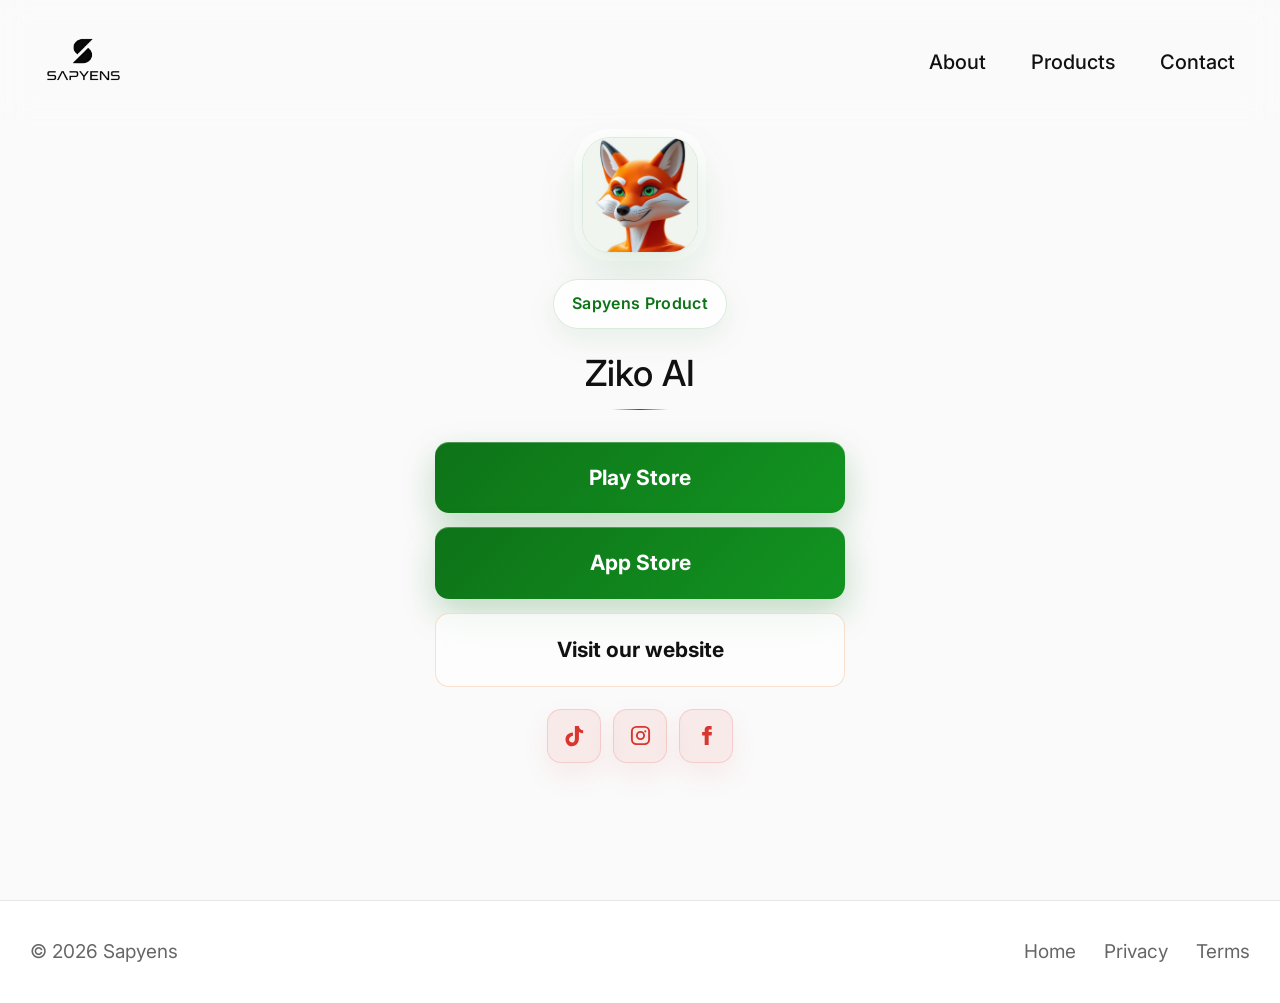
==== commit 00771364: "Social page style refined" ====
--- a/social/index.html
+++ b/social/index.html
@@ -17,11 +17,26 @@
 
 <body>
 
+<header>
+    <nav class="navbar">
+        <a href="../index.html" class="logo">
+            <img src="../assets/sapyens_logo_nobg.png" alt="Sapyens">
+        </a>
+
+        <ul class="nav-links">
+            <li><a href="../index.html#about">About</a></li>
+            <li><a href="../index.html#product">Products</a></li>
+            <li><a href="mailto:support@sapyenslb.com">Contact</a></li>
+        </ul>
+    </nav>
+</header>
+
 <main class="social-page">
     <section class="social-link-section" aria-labelledby="social-title">
         <div class="social-link-content">
             <img class="social-profile-image" src="../assets/ziko_profile.jpg" alt="Ziko AI icon">
 
+            <p class="hero-label">Sapyens Product</p>
             <h1 id="social-title">Ziko AI</h1>
 
             <div class="social-premium-divider" aria-hidden="true">
@@ -29,7 +44,6 @@
             </div>
 
             <div class="social-button-stack" aria-label="Ziko AI links">
-                <!-- Change each href below to update the destination links. -->
                 <a class="primary-button social-main-button" href="https://play.google.com/store/apps/details?id=YOUR_APP_ID" target="_blank" rel="noopener">
                     Play Store
                 </a>
@@ -44,7 +58,6 @@
             </div>
 
             <div class="social-icon-buttons" aria-label="Social media links">
-                <!-- Change the href values below to update TikTok, Instagram, and Facebook links. -->
                 <a class="social-icon-button" href="https://www.tiktok.com/@YOUR_USERNAME" target="_blank" rel="noopener" aria-label="TikTok">
                     <svg viewBox="0 0 24 24" aria-hidden="true" focusable="false">
                         <path d="M16.55 2c.31 2.73 1.82 4.36 4.45 4.53v3.08a7.7 7.7 0 0 1-4.38-1.36v6.67c0 8.47-9.24 11.12-12.95 5.05-2.38-3.91-.92-10.78 6.71-11.06v3.25c-.56.09-1.16.23-1.71.51-1.64.83-2.57 2.39-2.31 4.12.5 3.31 6.55 4.29 6.04-2.18V2h4.15Z"/>
@@ -67,5 +80,19 @@
     </section>
 </main>
 
+<footer>
+    <div class="footer-content">
+        <div>&copy; 2026 Sapyens</div>
+
+        <div class="footer-links">
+            <a href="../index.html">Home</a>
+            <a href="../privacy.html">Privacy</a>
+            <a href="../terms.html">Terms</a>
+        </div>
+    </div>
+</footer>
+
+<script src="../js/script.js"></script>
+
 </body>
 </html>
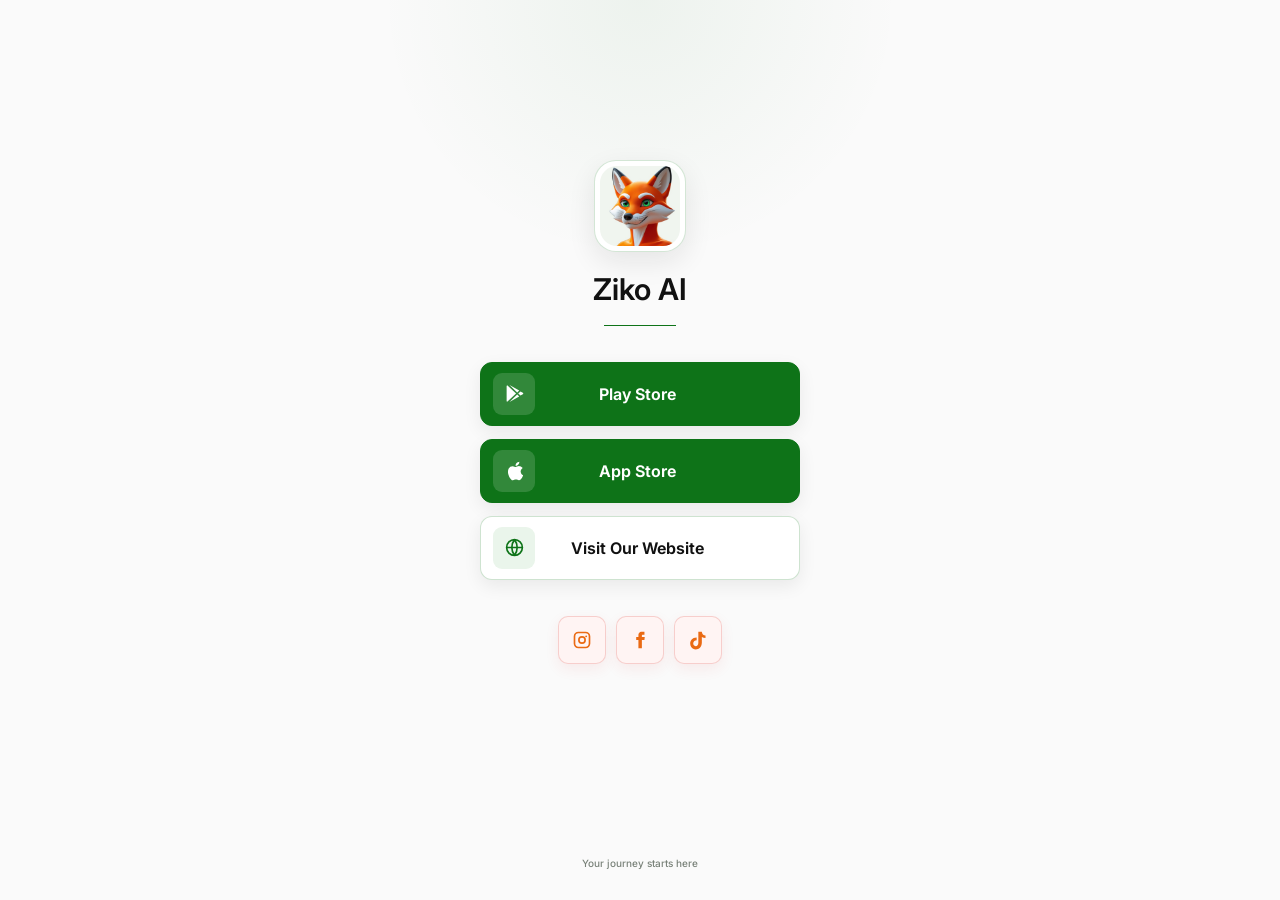
==== commit ab17e142: "Social page finalized" ====
--- a/social/index.html
+++ b/social/index.html
@@ -3,76 +3,71 @@
 <head>
     <meta charset="UTF-8">
     <meta name="viewport" content="width=device-width, initial-scale=1.0">
-    <title>Ziko AI Social Links | Sapyens</title>
+    <title>Ziko AI</title>
     <meta name="description" content="Download Ziko AI, visit Sapyens, or follow Ziko AI on social media.">
 
-    <link rel="icon" href="../assets/favicon.png">
+    <link rel="icon" href="../assets/sapyens_logo.jpg">
 
     <link rel="preconnect" href="https://fonts.googleapis.com">
     <link rel="preconnect" href="https://fonts.gstatic.com" crossorigin>
     <link href="https://fonts.googleapis.com/css2?family=Inter:wght@300;400;500;600;700;800;900&display=swap" rel="stylesheet">
 
     <link rel="stylesheet" href="../css/style.css">
+    <link rel="stylesheet" href="../css/social.css?v=2">
 </head>
 
-<body>
-
-<header>
-    <nav class="navbar">
-        <a href="../index.html" class="logo">
-            <img src="../assets/sapyens_logo_nobg.png" alt="Sapyens">
-        </a>
-
-        <ul class="nav-links">
-            <li><a href="../index.html#about">About</a></li>
-            <li><a href="../index.html#product">Products</a></li>
-            <li><a href="mailto:support@sapyenslb.com">Contact</a></li>
-        </ul>
-    </nav>
-</header>
+<body class="social-links-body">
 
 <main class="social-page">
     <section class="social-link-section" aria-labelledby="social-title">
         <div class="social-link-content">
-            <img class="social-profile-image" src="../assets/ziko_profile.jpg" alt="Ziko AI icon">
+            <div class="social-profile-frame">
+                <img class="social-profile-image" src="../assets/ziko_profile.jpg" alt="Ziko AI icon">
+            </div>
 
-            <p class="hero-label">Sapyens Product</p>
             <h1 id="social-title">Ziko AI</h1>
 
-            <div class="social-premium-divider" aria-hidden="true">
-                <span></span>
-            </div>
+            <div class="social-premium-divider" aria-hidden="true"></div>
 
             <div class="social-button-stack" aria-label="Ziko AI links">
-                <a class="primary-button social-main-button" href="https://play.google.com/store/apps/details?id=YOUR_APP_ID" target="_blank" rel="noopener">
-                    Play Store
+                <a class="social-main-button social-main-button--primary" href="https://play.google.com/store/apps/details?id=YOUR_APP_ID" target="_blank" rel="noopener">
+                    <span class="social-main-button-icon" aria-hidden="true">
+                        <svg viewBox="0 0 24 24" focusable="false"><path d="M3.6 2.5 13.8 12 3.6 21.5c-.38-.3-.6-.78-.6-1.35V3.85c0-.57.22-1.05.6-1.35Zm11.48 10.7 2.3 2.14L6.25 21.7l8.83-8.5Zm3.78-3.53 2.6 1.48c.72.41.72 1.29 0 1.7l-2.6 1.48L16.25 12l2.61-2.33ZM6.25 2.3l11.13 6.36-2.3 2.14-8.83-8.5Z"/></svg>
+                    </span>
+                    <span>Play Store</span>
                 </a>
 
-                <a class="primary-button social-main-button" href="https://apps.apple.com/app/YOUR_APP_ID" target="_blank" rel="noopener">
-                    App Store
+                <a class="social-main-button social-main-button--primary" href="https://apps.apple.com/app/YOUR_APP_ID" target="_blank" rel="noopener">
+                    <span class="social-main-button-icon" aria-hidden="true">
+                        <svg viewBox="0 0 24 24" focusable="false"><path d="M16.67 12.76c.02 2.16 1.9 2.88 1.92 2.89-.01.05-.3 1.03-.98 2.04-.59.86-1.2 1.71-2.17 1.73-.95.02-1.26-.56-2.35-.56-1.08 0-1.43.54-2.33.58-.94.04-1.65-.94-2.25-1.8-1.22-1.76-2.15-4.97-.9-7.14a3.5 3.5 0 0 1 2.97-1.8c.93-.02 1.8.63 2.36.63.56 0 1.62-.77 2.73-.66.46.02 1.77.19 2.61 1.42-.07.04-1.56.91-1.61 2.67ZM14.94 7.5c.49-.59.82-1.41.73-2.23-.7.03-1.55.47-2.06 1.06-.45.52-.85 1.35-.74 2.15.78.06 1.58-.4 2.07-.98Z"/></svg>
+                    </span>
+                    <span>App Store</span>
                 </a>
 
-                <a class="secondary-button social-main-button" href="../index.html">
-                    Visit our website
+                <a class="social-main-button social-main-button--secondary" href="../index.html">
+                    <span class="social-main-button-icon" aria-hidden="true">
+                        <svg viewBox="0 0 24 24" fill="none" stroke="currentColor" stroke-width="1.9" focusable="false"><circle cx="12" cy="12" r="9"/><path d="M3 12h18M12 3a14.8 14.8 0 0 1 0 18M12 3a14.8 14.8 0 0 0 0 18"/></svg>
+                    </span>
+                    <span>Visit Our Website</span>
                 </a>
             </div>
 
             <div class="social-icon-buttons" aria-label="Social media links">
-                <a class="social-icon-button" href="https://www.tiktok.com/@YOUR_USERNAME" target="_blank" rel="noopener" aria-label="TikTok">
-                    <svg viewBox="0 0 24 24" aria-hidden="true" focusable="false">
-                        <path d="M16.55 2c.31 2.73 1.82 4.36 4.45 4.53v3.08a7.7 7.7 0 0 1-4.38-1.36v6.67c0 8.47-9.24 11.12-12.95 5.05-2.38-3.91-.92-10.78 6.71-11.06v3.25c-.56.09-1.16.23-1.71.51-1.64.83-2.57 2.39-2.31 4.12.5 3.31 6.55 4.29 6.04-2.18V2h4.15Z"/>
-                    </svg>
-                </a>
-
-                <a class="social-icon-button" href="https://www.instagram.com/YOUR_USERNAME" target="_blank" rel="noopener" aria-label="Instagram">
+                <a class="social-icon-button" href="https://www.instagram.com/zikoai.app" target="_blank" rel="noopener" aria-label="Instagram">
                     <svg viewBox="0 0 24 24" aria-hidden="true" focusable="false">
                         <path d="M7.75 2h8.5A5.76 5.76 0 0 1 22 7.75v8.5A5.76 5.76 0 0 1 16.25 22h-8.5A5.76 5.76 0 0 1 2 16.25v-8.5A5.76 5.76 0 0 1 7.75 2Zm0 2A3.75 3.75 0 0 0 4 7.75v8.5A3.75 3.75 0 0 0 7.75 20h8.5A3.75 3.75 0 0 0 20 16.25v-8.5A3.75 3.75 0 0 0 16.25 4h-8.5Zm4.25 3.25A4.75 4.75 0 1 1 7.25 12 4.75 4.75 0 0 1 12 7.25Zm0 2A2.75 2.75 0 1 0 14.75 12 2.75 2.75 0 0 0 12 9.25Zm5-2.8a1.15 1.15 0 1 1-1.15 1.15A1.15 1.15 0 0 1 17 6.45Z"/>
                     </svg>
                 </a>
 
-                <a class="social-icon-button" href="https://www.facebook.com/YOUR_PAGE" target="_blank" rel="noopener" aria-label="Facebook">
+                <a class="social-icon-button" href="https://www.facebook.com/app.zikoai" target="_blank" rel="noopener" aria-label="Facebook">
                     <svg viewBox="0 0 24 24" aria-hidden="true" focusable="false">
                         <path d="M14.25 8.25V6.7c0-.76.51-.94.87-.94h2.22V2.07L14.28 2c-3.4 0-4.17 2.54-4.17 4.17v2.08H7.44V12h2.67v10h4.14V12h3.06l.4-3.75h-3.46Z"/>
+                    </svg>
+                </a>
+
+                <a class="social-icon-button" href="https://www.tiktok.com/@ziko.ai1" target="_blank" rel="noopener" aria-label="TikTok">
+                    <svg viewBox="0 0 24 24" aria-hidden="true" focusable="false">
+                        <path d="M16.55 2c.31 2.73 1.82 4.36 4.45 4.53v3.08a7.7 7.7 0 0 1-4.38-1.36v6.67c0 8.47-9.24 11.12-12.95 5.05-2.38-3.91-.92-10.78 6.71-11.06v3.25c-.56.09-1.16.23-1.71.51-1.64.83-2.57 2.39-2.31 4.12.5 3.31 6.55 4.29 6.04-2.18V2h4.15Z"/>
                     </svg>
                 </a>
             </div>
@@ -80,19 +75,9 @@
     </section>
 </main>
 
-<footer>
-    <div class="footer-content">
-        <div>&copy; 2026 Sapyens</div>
-
-        <div class="footer-links">
-            <a href="../index.html">Home</a>
-            <a href="../privacy.html">Privacy</a>
-            <a href="../terms.html">Terms</a>
-        </div>
-    </div>
+<footer class="social-footer">
+    <p>Your journey starts here</p>
 </footer>
-
-<script src="../js/script.js"></script>
 
 </body>
 </html>
--- a/css/social.css
+++ b/css/social.css
@@ -0,0 +1,258 @@
+/* Dedicated Linktree-style layout for /social. */
+.social-links-body {
+    min-height: 100vh;
+    margin: 0;
+    display: flex;
+    flex-direction: column;
+    background: #fafafa;
+    color: #111111;
+}
+
+.social-links-body .social-page {
+    width: 100%;
+    min-height: 0;
+    flex: 1;
+}
+
+.social-links-body .social-page {
+    overflow: visible;
+    background:
+        radial-gradient(circle at 50% 0, rgba(14, 115, 24, 0.055), transparent 260px),
+        #fafafa;
+}
+
+.social-links-body .social-link-section {
+    width: 100%;
+    min-height: calc(100vh - 76px);
+    min-height: calc(100svh - 76px);
+    display: flex;
+    align-items: center;
+    justify-content: center;
+    padding: 42px 20px;
+}
+
+.social-links-body .social-link-content {
+    width: 100%;
+    max-width: 320px;
+    margin: 0 auto;
+    display: flex;
+    flex-direction: column;
+    align-items: center;
+    text-align: center;
+}
+
+.social-links-body .social-profile-frame {
+    width: 92px;
+    height: 92px;
+    padding: 5px;
+    margin: 0 0 20px;
+    overflow: hidden;
+    flex: 0 0 92px;
+    border: 1px solid rgba(14, 115, 24, 0.18);
+    border-radius: 22px;
+    background: #ffffff;
+    box-shadow: 0 10px 28px rgba(17, 17, 17, 0.09);
+}
+
+.social-links-body .social-profile-image {
+    width: 100%;
+    height: 100%;
+    margin: 0;
+    display: block;
+    object-fit: cover;
+    border: 0;
+    border-radius: 17px;
+    box-shadow: none;
+}
+
+.social-links-body .social-link-content h1 {
+    margin: 0;
+    font-size: 30px;
+    font-weight: 600;
+    line-height: 1.15;
+    letter-spacing: 0;
+}
+
+.social-links-body .social-premium-divider {
+    width: 72px;
+    height: 1px;
+    margin: 18px 0 36px;
+    background: #0e7318;
+}
+
+.social-links-body .social-button-stack {
+    width: 100%;
+    display: flex;
+    flex-direction: column;
+    align-items: stretch;
+    gap: 13px;
+}
+
+.social-links-body .social-main-button {
+    width: 100%;
+    min-height: 64px;
+    padding: 10px 18px 10px 12px;
+    display: grid;
+    grid-template-columns: 42px 1fr 42px;
+    align-items: center;
+    border: 1px solid transparent;
+    border-radius: 12px;
+    font-family: 'Inter', sans-serif;
+    font-size: 16px;
+    font-weight: 650;
+    line-height: 1.25;
+    text-align: center;
+    box-shadow: 0 6px 18px rgba(17, 17, 17, 0.07);
+    transition: transform 0.2s ease, box-shadow 0.2s ease, background 0.2s ease;
+}
+
+.social-links-body .social-main-button::after {
+    content: '';
+    width: 42px;
+}
+
+.social-links-body .social-main-button--primary {
+    color: #ffffff;
+    background: #0e7318;
+    border-color: #0e7318;
+}
+
+.social-links-body .social-main-button--primary:hover {
+    color: #ffffff;
+    background: #0a5d13;
+    border-color: #0a5d13;
+}
+
+.social-links-body .social-main-button--secondary {
+    color: #111111;
+    background: #ffffff;
+    border-color: rgba(14, 115, 24, 0.2);
+}
+
+.social-links-body .social-main-button--secondary:hover {
+    color: #111111;
+    background: #f1f8f2;
+    border-color: rgba(14, 115, 24, 0.38);
+}
+
+.social-links-body .social-main-button:hover {
+    transform: translateY(-2px);
+    box-shadow: 0 10px 24px rgba(17, 17, 17, 0.11);
+}
+
+.social-links-body .social-main-button-icon {
+    width: 42px;
+    height: 42px;
+    display: inline-flex;
+    align-items: center;
+    justify-content: center;
+    border-radius: 9px;
+}
+
+.social-links-body .social-main-button--primary .social-main-button-icon {
+    background: rgba(255, 255, 255, 0.15);
+}
+
+.social-links-body .social-main-button--secondary .social-main-button-icon {
+    color: #0e7318;
+    background: #eaf5eb;
+}
+
+.social-links-body .social-main-button--secondary .social-main-button-icon svg {
+    fill: none;
+}
+
+.social-links-body .social-main-button-icon svg {
+    width: 21px;
+    height: 21px;
+    fill: currentColor;
+}
+
+.social-links-body .social-main-button--primary:nth-child(2) svg {
+    transform: scale(1.5);
+}
+
+.social-links-body .social-icon-buttons {
+    margin: 36px 0 0;
+    display: flex;
+    flex-direction: row;
+    align-items: center;
+    justify-content: center;
+    gap: 10px;
+}
+
+.social-links-body .social-icon-button {
+    width: 48px;
+    height: 48px;
+    display: inline-flex;
+    align-items: center;
+    justify-content: center;
+    flex: 0 0 48px;
+    color: #EA6A13;
+    background: #fff4f3;
+    border: 1px solid rgba(215, 55, 47, 0.2);
+    border-radius: 10px;
+    box-shadow: 0 5px 14px rgba(215, 55, 47, 0.08);
+    transition: transform 0.2s ease, color 0.2s ease, background 0.2s ease;
+}
+
+.social-links-body .social-icon-button:hover {
+    color: #ffffff;
+    background: #EA6A13;
+    border-color: #EA6A13;
+    transform: translateY(-2px);
+    box-shadow: 0 8px 18px rgba(215, 55, 47, 0.18);
+}
+
+.social-links-body .social-icon-button svg {
+    width: 20px;
+    height: 20px;
+    fill: currentColor;
+}
+
+.social-links-body .social-footer {
+    width: 100%;
+    padding: 12px 20px 30px;
+    border: 0;
+    background: transparent;
+    text-align: center;
+}
+
+.social-links-body .social-footer p {
+    margin: 0;
+    color: #788178;
+    font-size: 10px;
+    font-weight: 500;
+    line-height: 1.4;
+}
+
+@media (max-width: 480px) {
+    .social-links-body .social-link-section {
+        align-items: flex-start;
+        padding: 30px 18px;
+    }
+
+    .social-links-body .social-profile-frame {
+        width: 84px;
+        height: 84px;
+        flex-basis: 84px;
+        border-radius: 20px;
+    }
+
+    .social-links-body .social-profile-image {
+        border-radius: 15px;
+    }
+
+    .social-links-body .social-link-content h1 {
+        font-size: 27px;
+    }
+
+    .social-links-body .social-premium-divider {
+        margin-bottom: 25px;
+    }
+
+    .social-links-body .social-main-button {
+        min-height: 60px;
+        font-size: 15px;
+    }
+}
